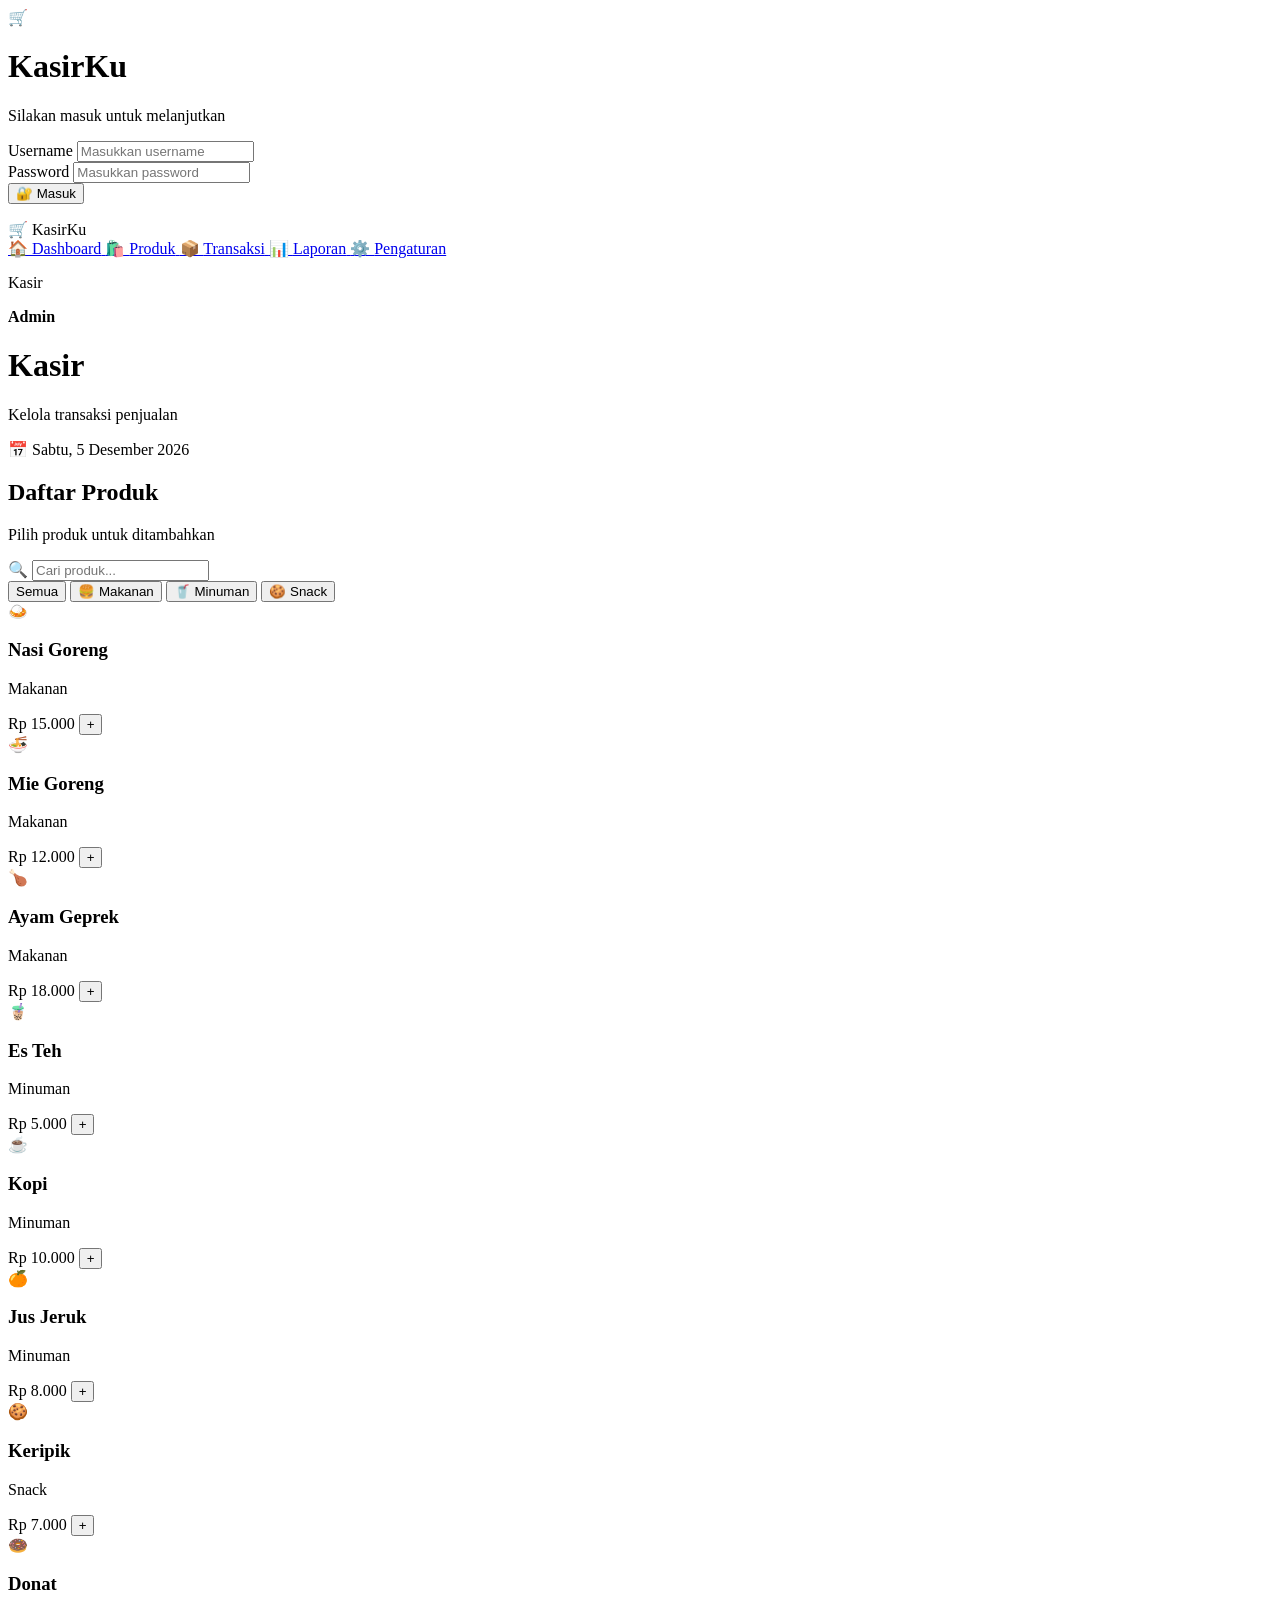
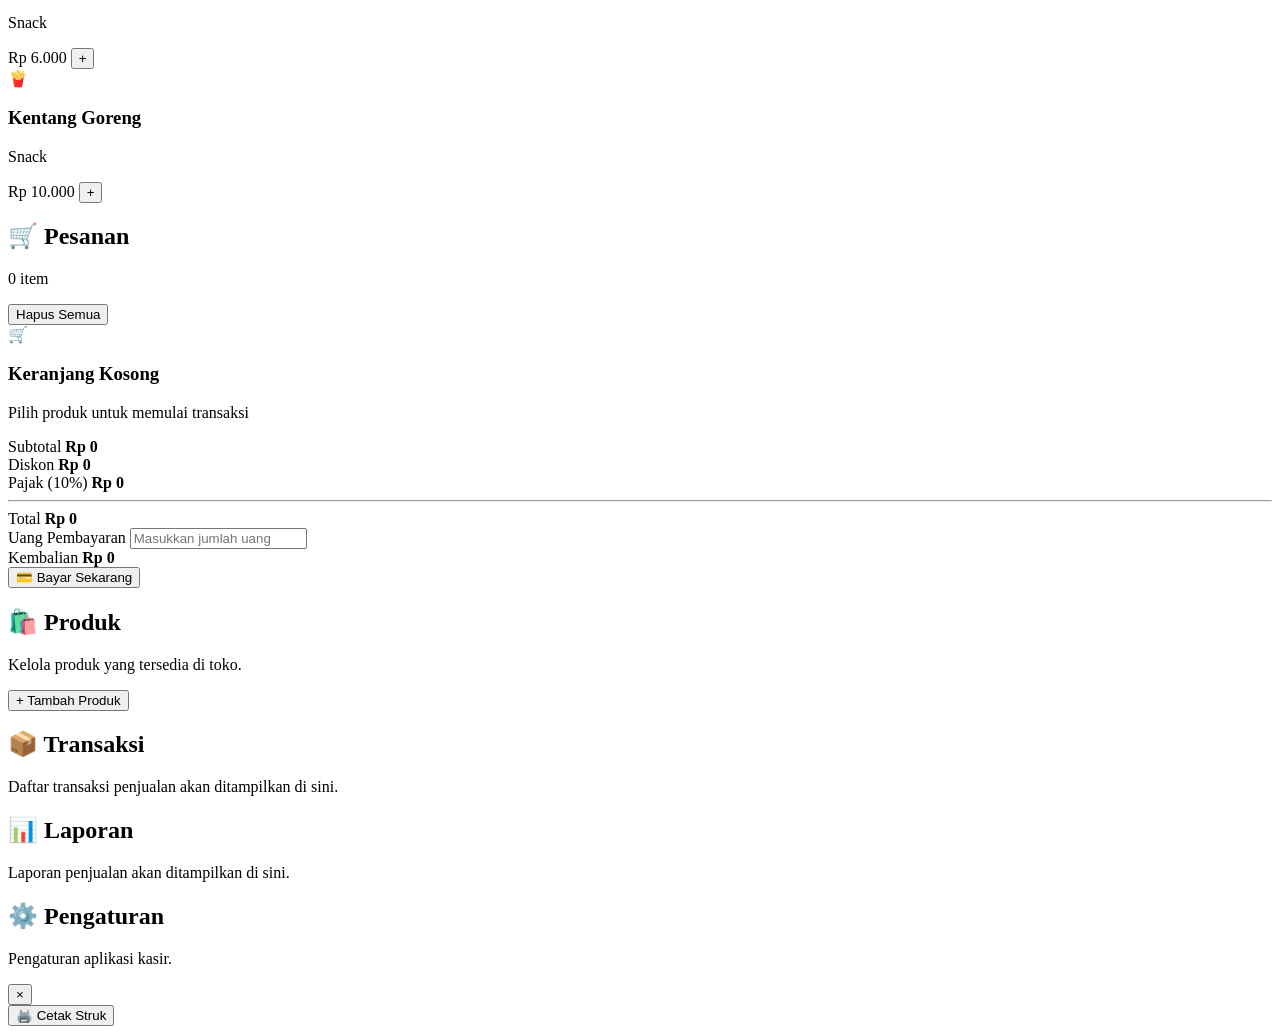
==== index.html @ 387f46af "Rename kasir.html to index.html" ====
<!DOCTYPE html>
<html lang="en">
<head>
    <meta charset="UTF-8">
    <meta name="viewport" content="width=device-width, initial-scale=1.0">
    <link rel="stylesheet" href="css/kasir.css">
    <title>Document</title>
</head>
<body>
    <!-- HALAMAN LOGIN -->
<div id="loginPage" class="login-page">

    <div class="login-card">

        <div class="login-logo">
            🛒
        </div>

        <h1>KasirKu</h1>

        <p class="login-subtitle">
            Silakan masuk untuk melanjutkan
        </p>

        <form id="loginForm">

            <div class="input-group">
                <label>Username</label>

                <input
                    type="text"
                    id="username"
                    placeholder="Masukkan username"
                    required
                >
            </div>

            <div class="input-group">
                <label>Password</label>

                <input
                    type="password"
                    id="password"
                    placeholder="Masukkan password"
                    required
                >
            </div>

            <button type="submit" class="login-btn">
                🔐 Masuk
            </button>

            <p id="loginMessage"></p>

        </form>

    </div>

</div>
<div id="app">

    <aside class="sidebar">

        <div class="logo">
            <span>🛒</span>
            KasirKu
        </div>

        <nav>
           <nav class="sidebar-nav">

    <a href="#" class="nav-link active"
       onclick="showPage('dashboard', this)">
        🏠
        <span>Dashboard</span>
        
    </a>

    <a href="#" class="nav-link"
       onclick="showPage('produk', this)">
        🛍️
        <span>Produk</span>
    </a>

    <a href="#" class="nav-link"
       onclick="showPage('transaksi', this)">
        📦
        <span>Transaksi</span>
    </a>

    <a href="#" class="nav-link"
       onclick="showPage('laporan', this)">
        📊
        <span>Laporan</span>
    </a>

    <a href="#" class="nav-link"
       onclick="showPage('pengaturan', this)">
        ⚙️
        <span>Pengaturan</span>
    </a>

</nav>
        </nav>

        <div class="sidebar-bottom">
            <p>Kasir</p>
            <strong>Admin</strong>
        </div>

    </aside>


    <!-- MAIN -->
    <main class="main">

        <!-- HEADER -->
        <header class="topbar">

            <div>
                <h1>Kasir</h1>
                <p>Kelola transaksi penjualan</p>
            </div>

            <div class="date">
                📅 <span id="tanggal"></span>
            </div>

        </header>


        <!-- CONTENT -->
        <section class="content" id="dashboard">

            <!-- BAGIAN PRODUK -->
            <div class="products-section">

                <div class="section-header">

                    <div>
                        <h2>Daftar Produk</h2>
                        <p>Pilih produk untuk ditambahkan</p>
                    </div>

                    <div class="search-box">
                        🔍
                        <input
                            type="text"
                            id="search"
                            placeholder="Cari produk..."
                        >
                    </div>

                </div>


                <!-- KATEGORI -->
                <div class="categories">

                    <button class="category active"
                            onclick="filterCategory('Semua', this)">
                        Semua
                    </button>

                    <button class="category"
                            onclick="filterCategory('Makanan', this)">
                        🍔 Makanan
                    </button>

                    <button class="category"
                            onclick="filterCategory('Minuman', this)">
                        🥤 Minuman
                    </button>

                    <button class="category"
                            onclick="filterCategory('Snack', this)">
                        🍪 Snack
                    </button>

                </div>


                <!-- PRODUK -->
                <div class="product-grid" id="productGrid">

                </div>

            </div>


            <!-- TRANSAKSI -->
            <div class="cart-section">

                <div class="cart-header">

                    <div>
                        <h2>🛒 Pesanan</h2>
                        <p id="jumlahItem">0 item</p>
                    </div>

                    <button class="clear-btn"
                            onclick="clearCart()">
                        Hapus Semua
                    </button>

                </div>


                <!-- CART -->
                <div class="cart-items" id="cartItems">

                    <div class="empty-cart">

                        <div class="empty-icon">
                            🛒
                        </div>

                        <h3>Keranjang Kosong</h3>

                        <p>
                            Pilih produk untuk memulai transaksi
                        </p>

                    </div>

                </div>


                <!-- TOTAL -->
                <div class="summary">

                    <div>
                        <span>Subtotal</span>
                        <strong id="subtotal">
                            Rp 0
                        </strong>
                    </div>

                    <div>
                        <span>Diskon</span>
                        <strong id="discount">
                            Rp 0
                        </strong>
                    </div>

                    <div>
                        <span>Pajak (10%)</span>
                        <strong id="tax">
                            Rp 0
                        </strong>
                    </div>

                    <hr>

                    <div class="total">

                        <span>Total</span>

                        <strong id="total">
                            Rp 0
                        </strong>

                    </div>

                </div>


                <!-- PAYMENT -->
                <div class="payment">

                    <label>
                        Uang Pembayaran
                    </label>

                    <input
                        type="number"
                        id="payment"
                        placeholder="Masukkan jumlah uang"
                    >

                    <div class="change">

                        <span>Kembalian</span>

                        <strong id="change">
                            Rp 0
                        </strong>

                    </div>

                </div>


                <button
                    class="checkout-btn"
                    onclick="checkout()">

                    💳 Bayar Sekarang

                </button>

            </div>

        </section>
        <!-- HALAMAN PRODUK -->
<section class="page" id="produk">
    <h2>🛍️ Produk</h2>
    <p>Kelola produk yang tersedia di toko.</p>

    <button onclick="alert('Fitur tambah produk')">
        + Tambah Produk
    </button>
</section>


<!-- HALAMAN TRANSAKSI -->
<section class="page" id="transaksi">
    <h2>📦 Transaksi</h2>
    <p>Daftar transaksi penjualan akan ditampilkan di sini.</p>
</section>


<!-- HALAMAN LAPORAN -->
<section class="page" id="laporan">
    <h2>📊 Laporan</h2>
    <p>Laporan penjualan akan ditampilkan di sini.</p>
</section>


<!-- HALAMAN PENGATURAN -->
<section class="page" id="pengaturan">
    <h2>⚙️ Pengaturan</h2>
    <p>Pengaturan aplikasi kasir.</p>
</section>

    </main>
    </div>


    <!-- MODAL STRUK -->
    <div class="modal" id="receiptModal">

        <div class="receipt">

            <button
                class="close"
                onclick="closeReceipt()">
                ×
            </button>

            <div id="receiptContent"></div>

            <button
                class="print-btn"
                onclick="window.print()">
                🖨️ Cetak Struk
            </button>

        </div>

    </div>


    <script>
        // ================================
// DATA PRODUK
// ================================

const products = [

    {
        id: 1,
        name: "Nasi Goreng",
        category: "Makanan",
        price: 15000,
        icon: "🍛"
    },

    {
        id: 2,
        name: "Mie Goreng",
        category: "Makanan",
        price: 12000,
        icon: "🍜"
    },

    {
        id: 3,
        name: "Ayam Geprek",
        category: "Makanan",
        price: 18000,
        icon: "🍗"
    },

    {
        id: 4,
        name: "Es Teh",
        category: "Minuman",
        price: 5000,
        icon: "🧋"
    },

    {
        id: 5,
        name: "Kopi",
        category: "Minuman",
        price: 10000,
        icon: "☕"
    },

    {
        id: 6,
        name: "Jus Jeruk",
        category: "Minuman",
        price: 8000,
        icon: "🍊"
    },

    {
        id: 7,
        name: "Keripik",
        category: "Snack",
        price: 7000,
        icon: "🍪"
    },

    {
        id: 8,
        name: "Donat",
        category: "Snack",
        price: 6000,
        icon: "🍩"
    },

    {
        id: 9,
        name: "Kentang Goreng",
        category: "Snack",
        price: 10000,
        icon: "🍟"
    }

];


// ================================
// CART
// ================================

let cart = [];


// ================================
// FORMAT RUPIAH
// ================================

function rupiah(number) {

    return "Rp " +
        number.toLocaleString("id-ID");

}


// ================================
// TAMPILKAN PRODUK
// ================================

function displayProducts(list = products) {

    const productGrid =
        document.getElementById("productGrid");

    productGrid.innerHTML = "";

    if (list.length === 0) {

        productGrid.innerHTML = `
            <p>
                Produk tidak ditemukan.
            </p>
        `;

        return;
    }


    list.forEach(product => {

        productGrid.innerHTML += `

            <div
                class="product-card"
                onclick="addToCart(${product.id})"
            >

                <div class="product-image">
                    ${product.icon}
                </div>

                <h3>
                    ${product.name}
                </h3>

                <p class="product-category">
                    ${product.category}
                </p>

                <div class="product-bottom">

                    <span class="price">
                        ${rupiah(product.price)}
                    </span>

                    <button
                        class="add-btn"
                        onclick="event.stopPropagation(); addToCart(${product.id})"
                    >
                        +
                    </button>

                </div>

            </div>

        `;

    });

}


// ================================
// TAMBAH KE CART
// ================================

function addToCart(productId) {

    const product =
        products.find(p => p.id === productId);


    const existing =
        cart.find(item => item.id === productId);


    if (existing) {

        existing.quantity++;

    } else {

        cart.push({

            ...product,

            quantity: 1

        });

    }


    updateCart();

}


// ================================
// UPDATE CART
// ================================

function updateCart() {

    const cartItems =
        document.getElementById("cartItems");

    const jumlahItem =
        document.getElementById("jumlahItem");


    if (cart.length === 0) {

        cartItems.innerHTML = `

            <div class="empty-cart">

                <div class="empty-icon">
                    🛒
                </div>

                <h3>
                    Keranjang Kosong
                </h3>

                <p>
                    Pilih produk untuk memulai transaksi
                </p>

            </div>

        `;

    } else {

        cartItems.innerHTML = "";


        cart.forEach(item => {

            cartItems.innerHTML += `

                <div class="cart-item">

                    <div class="item-info">

                        <div class="item-icon">
                            ${item.icon}
                        </div>

                        <div>

                            <div class="item-name">
                                ${item.name}
                            </div>

                            <div class="item-price">
                                ${rupiah(item.price)}
                            </div>

                            <div class="quantity">

                                <button
                                    onclick="changeQuantity(
                                        ${item.id},
                                        -1
                                    )"
                                >
                                    -
                                </button>

                                <span>
                                    ${item.quantity}
                                </span>

                                <button
                                    onclick="changeQuantity(
                                        ${item.id},
                                        1
                                    )"
                                >
                                    +
                                </button>

                            </div>

                        </div>

                    </div>


                    <div>

                        <strong>
                            ${rupiah(
                                item.price *
                                item.quantity
                            )}
                        </strong>

                        <button
                            class="remove-btn"
                            onclick="removeItem(${item.id})"
                        >
                            🗑️
                        </button>

                    </div>

                </div>

            `;

        });

    }


    const totalItems =
        cart.reduce(
            (sum, item) =>
                sum + item.quantity,
            0
        );


    jumlahItem.textContent =
        totalItems + " item";


    calculateTotal();

}


// ================================
// UBAH JUMLAH
// ================================

function changeQuantity(id, amount) {

    const item =
        cart.find(item => item.id === id);


    if (!item) return;


    item.quantity += amount;


    if (item.quantity <= 0) {

        cart =
            cart.filter(
                item => item.id !== id
            );

    }


    updateCart();

}


// ================================
// HAPUS ITEM
// ================================

function removeItem(id) {

    cart =
        cart.filter(
            item => item.id !== id
        );


    updateCart();

}


// ================================
// HAPUS SEMUA
// ================================

function clearCart() {

    if (cart.length === 0) return;


    const confirmDelete =
        confirm(
            "Hapus semua produk dari keranjang?"
        );


    if (confirmDelete) {

        cart = [];

        updateCart();

        document.getElementById("payment").value = "";

    }

}


// ================================
// HITUNG TOTAL
// ================================

function calculateTotal() {

    const subtotal =
        cart.reduce(
            (sum, item) =>
                sum +
                item.price *
                item.quantity,
            0
        );


    // Diskon
    let discount = 0;


    // Contoh:
    // Jika belanja >= 100.000
    // mendapatkan diskon 5%

    if (subtotal >= 100000) {

        discount =
            subtotal * 0.05;

    }


    const afterDiscount =
        subtotal - discount;


    // Pajak 10%

    const tax =
        afterDiscount * 0.10;


    const total =
        afterDiscount + tax;


    document.getElementById("subtotal")
        .textContent =
        rupiah(subtotal);


    document.getElementById("discount")
        .textContent =
        rupiah(discount);


    document.getElementById("tax")
        .textContent =
        rupiah(tax);


    document.getElementById("total")
        .textContent =
        rupiah(total);


    calculateChange(total);

}


// ================================
// HITUNG KEMBALIAN
// ================================

function calculateChange(total) {

    const payment =
        Number(
            document.getElementById("payment").value
        );


    const change =
        payment - total;


    const changeElement =
        document.getElementById("change");


    if (payment <= 0) {

        changeElement.textContent =
            "Rp 0";

        return;

    }


    if (change < 0) {

        changeElement.textContent =
            "Kurang " +
            rupiah(Math.abs(change));

        changeElement.style.color =
            "#dc2626";

    } else {

        changeElement.textContent =
            rupiah(change);

        changeElement.style.color =
            "#16a34a";

    }

}


// ================================
// PEMBAYARAN
// ================================

document
    .getElementById("payment")
    .addEventListener(
        "input",
        function () {

            const totalText =
                document.getElementById(
                    "total"
                ).textContent;


            const total =
                Number(
                    totalText
                        .replace("Rp ", "")
                        .replace(/\./g, "")
                );


            calculateChange(total);

        }
    );


// ================================
// CHECKOUT
// ================================

function checkout() {

    if (cart.length === 0) {

        alert(
            "Keranjang masih kosong!"
        );

        return;

    }


    const totalText =
        document.getElementById(
            "total"
        ).textContent;


    const total =
        Number(
            totalText
                .replace("Rp ", "")
                .replace(/\./g, "")
        );


    const payment =
        Number(
            document.getElementById(
                "payment"
            ).value
        );


    if (payment <= 0) {

        alert(
            "Masukkan uang pembayaran!"
        );

        return;

    }


    if (payment < total) {

        alert(
            "Uang pembayaran belum cukup!"
        );

        return;

    }


    const change =
        payment - total;


    showReceipt(
        total,
        payment,
        change
    );

}


// ================================
// STRUK
// ================================

function showReceipt(
    total,
    payment,
    change
) {

    const receiptContent =
        document.getElementById(
            "receiptContent"
        );


    let itemsHTML = "";


    cart.forEach(item => {

        itemsHTML += `

            <div class="receipt-row">

                <span>
                    ${item.name}
                    x${item.quantity}
                </span>

                <span>
                    ${rupiah(
                        item.price *
                        item.quantity
                    )}
                </span>

            </div>

        `;

    });


    receiptContent.innerHTML = `

        <div class="receipt-title">

            <h2>
                🛒 KasirKu
            </h2>

            <p>
                Struk Pembelian
            </p>

        </div>


        ${itemsHTML}


        <div class="receipt-row receipt-total">

            <span>
                Total
            </span>

            <span>
                ${rupiah(total)}
            </span>

        </div>


        <div class="receipt-row">

            <span>
                Dibayar
            </span>

            <span>
                ${rupiah(payment)}
            </span>

        </div>


        <div class="receipt-row">

            <span>
                Kembalian
            </span>

            <span>
                ${rupiah(change)}
            </span>

        </div>


        <p style="
            text-align:center;
            margin-top:20px;
            color:#777;
        ">
            Terima kasih telah berbelanja ❤️
        </p>

    `;


    document.getElementById(
        "receiptModal"
    ).style.display = "flex";

}


// ================================
// TUTUP STRUK
// ================================

function closeReceipt() {

    document.getElementById(
        "receiptModal"
    ).style.display = "none";

}


// ================================
// SEARCH
// ================================

document
    .getElementById("search")
    .addEventListener(
        "input",
        function () {

            const keyword =
                this.value.toLowerCase();


            const filtered =
                products.filter(
                    product =>
                        product.name
                            .toLowerCase()
                            .includes(keyword)
                );


            displayProducts(filtered);

        }
    );


// ================================
// FILTER CATEGORY
// ================================

function filterCategory(
    category,
    button
) {

    document
        .querySelectorAll(".category")
        .forEach(btn => {

            btn.classList.remove(
                "active"
            );

        });


    button.classList.add("active");


    if (category === "Semua") {

        displayProducts(products);

    } else {

        const filtered =
            products.filter(
                product =>
                    product.category ===
                    category
            );


        displayProducts(filtered);

    }

}


// ================================
// TANGGAL
// ================================

function showDate() {

    const now = new Date();


    const options = {

        weekday: "long",

        year: "numeric",

        month: "long",

        day: "numeric"

    };


    document.getElementById(
        "tanggal"
    ).textContent =
        now.toLocaleDateString(
            "id-ID",
            options
        );

}


// ================================
// JALANKAN PROGRAM
// ================================

displayProducts();

showDate();

updateCart();
function showPage(pageId, menu) {

    // Sembunyikan dashboard
    document.getElementById("dashboard").style.display = "none";

    // Sembunyikan semua halaman
    document.querySelectorAll(".page").forEach(page => {
        page.style.display = "none";
    });


    // Tampilkan halaman yang dipilih
    document.getElementById(pageId).style.display = "block";


    // Hapus active dari semua menu
    document.querySelectorAll(".sidebar nav a").forEach(link => {
        link.classList.remove("active");
    });


    // Berikan active ke menu yang diklik
    menu.classList.add("active");
}
// ================================
// LOGIN
// ================================

const loginForm =
    document.getElementById("loginForm");

loginForm.addEventListener("submit", function(event) {

    event.preventDefault();

    const username =
        document.getElementById("username").value;

    const password =
        document.getElementById("password").value;

    const message =
        document.getElementById("loginMessage");


    // Username dan password sementara
    if (
        username === "admin" &&
        password === "12345"
    ) {

        // Sembunyikan login
        document.getElementById(
            "loginPage"
        ).style.display = "none";


        // Tampilkan aplikasi
        document.getElementById(
            "app"
        ).style.display = "block";


        message.textContent = "";

    } else {

        message.textContent =
            "❌ Username atau password salah";

        message.style.color =
            "#dc2626";

    }

});
    </script>
</body>
</html>
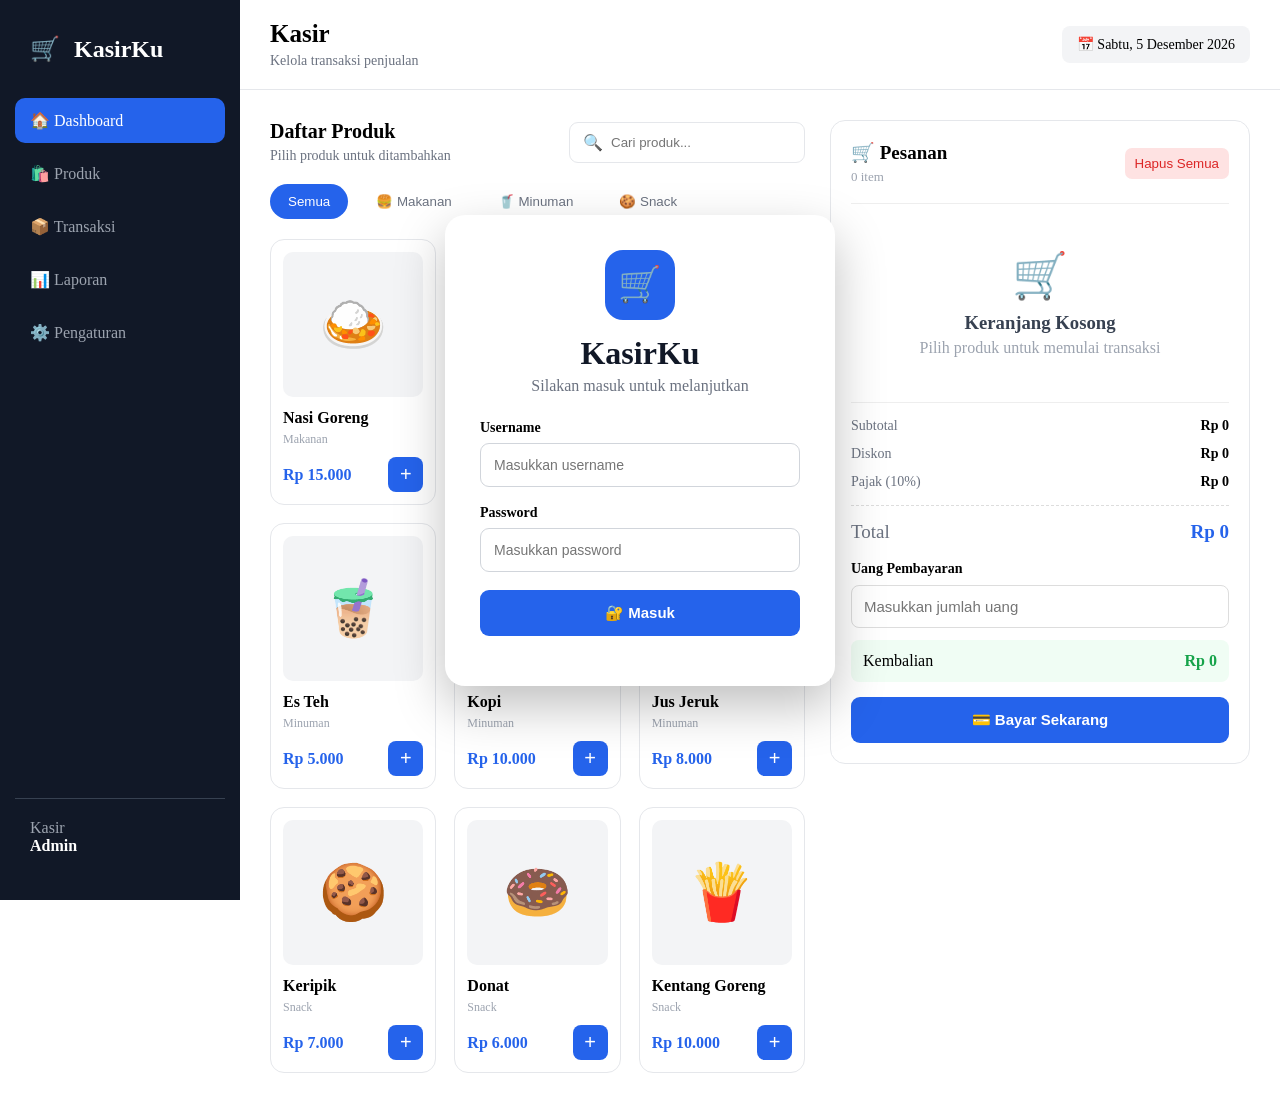
==== commit d36ceb84: "Update index.html" ====
--- a/index.html
+++ b/index.html
@@ -3,7 +3,7 @@
 <head>
     <meta charset="UTF-8">
     <meta name="viewport" content="width=device-width, initial-scale=1.0">
-    <link rel="stylesheet" href="css/kasir.css">
+    <link rel="stylesheet" href="kasir.css">
     <title>Document</title>
 </head>
 <body>
--- a/kasir.css
+++ b/kasir.css
@@ -0,0 +1,1075 @@
+* {
+    margin: 0;
+    padding: 0;
+    box-sizing: border-box;
+}
+
+body {
+   background-color:white
+
+
+}
+
+
+/* =========================
+   SIDEBAR
+========================= */
+
+.sidebar {
+    position: fixed;
+
+    left: 0;
+    top: 0;
+
+    width: 240px;
+    height: 100vh;
+
+    background: #111827;
+
+    color: white;
+
+    padding: 25px 15px;
+
+    display: flex;
+    flex-direction: column;
+}
+
+.logo {
+    font-size: 24px;
+    font-weight: bold;
+
+    padding: 10px 15px 35px;
+}
+
+.logo span {
+    margin-right: 8px;
+}
+
+.sidebar nav {
+    display: flex;
+    flex-direction: column;
+
+    gap: 8px;
+}
+
+.sidebar nav a {
+    text-decoration: none;
+
+    color: #9ca3af;
+
+    padding: 13px 15px;
+
+    border-radius: 10px;
+
+    transition: 0.2s;
+}
+
+.sidebar nav a:hover,
+.sidebar nav a.active {
+    background: #2563eb;
+    color: white;
+}
+
+.sidebar-bottom {
+    margin-top: auto;
+
+    padding: 20px 15px;
+
+    border-top: 1px solid #374151;
+
+    color: #9ca3af;
+}
+
+.sidebar-bottom strong {
+    color: white;
+}
+
+
+/* =========================
+   MAIN
+========================= */
+
+.main {
+    margin-left: 240px;
+
+    min-height: 100vh;
+}
+
+
+/* =========================
+   TOPBAR
+========================= */
+
+.topbar {
+    height: 90px;
+
+    background: white;
+
+    padding: 20px 30px;
+
+    display: flex;
+
+    align-items: center;
+
+    justify-content: space-between;
+
+    border-bottom: 1px solid #e5e7eb;
+}
+
+.topbar h1 {
+    font-size: 25px;
+
+    margin-bottom: 5px;
+}
+
+.topbar p {
+    color: #6b7280;
+
+    font-size: 14px;
+}
+
+.date {
+    background: #f3f4f6;
+
+    padding: 10px 15px;
+
+    border-radius: 8px;
+
+    font-size: 14px;
+}
+
+
+/* =========================
+   CONTENT
+========================= */
+
+.content {
+    padding: 30px;
+
+    display: grid;
+
+    grid-template-columns: 1fr 420px;
+
+    gap: 25px;
+}
+
+
+/* =========================
+   PRODUCTS
+========================= */
+
+.products-section {
+    min-width: 0;
+}
+
+.section-header {
+    display: flex;
+
+    justify-content: space-between;
+
+    align-items: center;
+
+    margin-bottom: 20px;
+}
+
+.section-header h2 {
+    font-size: 20px;
+
+    margin-bottom: 5px;
+}
+
+.section-header p {
+    color: #6b7280;
+
+    font-size: 14px;
+}
+
+.search-box {
+    background: white;
+
+    border: 1px solid #e5e7eb;
+
+    border-radius: 9px;
+
+    padding: 10px 13px;
+
+    display: flex;
+
+    align-items: center;
+
+    gap: 8px;
+}
+
+.search-box input {
+    border: none;
+
+    outline: none;
+
+    width: 180px;
+}
+
+
+/* =========================
+   CATEGORY
+========================= */
+
+.categories {
+    display: flex;
+
+    gap: 10px;
+
+    margin-bottom: 20px;
+
+    overflow-x: auto;
+}
+
+.category {
+    border: none;
+
+    background: white;
+
+    padding: 10px 18px;
+
+    border-radius: 20px;
+
+    cursor: pointer;
+
+    white-space: nowrap;
+
+    color: #6b7280;
+}
+
+.category.active {
+    background: #2563eb;
+
+    color: white;
+}
+
+
+/* =========================
+   PRODUCT GRID
+========================= */
+
+.product-grid {
+    display: grid;
+
+    grid-template-columns:
+        repeat(3, minmax(0, 1fr));
+
+    gap: 18px;
+}
+
+.product-card {
+    background: white;
+
+    border-radius: 14px;
+
+    padding: 12px;
+
+    border: 1px solid #e5e7eb;
+
+    transition: 0.2s;
+
+    cursor: pointer;
+}
+
+.product-card:hover {
+    transform: translateY(-3px);
+
+    box-shadow:
+        0 8px 25px rgba(0,0,0,0.08);
+}
+
+.product-image {
+    height: 145px;
+
+    background: #f3f4f6;
+
+    border-radius: 10px;
+
+    display: flex;
+
+    align-items: center;
+
+    justify-content: center;
+
+    font-size: 55px;
+
+    margin-bottom: 12px;
+}
+
+.product-card h3 {
+    font-size: 16px;
+
+    margin-bottom: 5px;
+}
+
+.product-category {
+    font-size: 12px;
+
+    color: #9ca3af;
+
+    margin-bottom: 10px;
+}
+
+.product-bottom {
+    display: flex;
+
+    justify-content: space-between;
+
+    align-items: center;
+}
+
+.price {
+    font-weight: bold;
+
+    color: #2563eb;
+}
+
+.add-btn {
+    border: none;
+
+    background: #2563eb;
+
+    color: white;
+
+    width: 35px;
+    height: 35px;
+
+    border-radius: 8px;
+
+    cursor: pointer;
+
+    font-size: 20px;
+}
+
+.add-btn:hover {
+    background: #1d4ed8;
+}
+
+
+/* =========================
+   CART
+========================= */
+
+.cart-section {
+    background: white;
+
+    border-radius: 15px;
+
+    border: 1px solid #e5e7eb;
+
+    padding: 20px;
+
+    height: fit-content;
+
+    position: sticky;
+
+    top: 20px;
+}
+
+.cart-header {
+    display: flex;
+
+    align-items: center;
+
+    justify-content: space-between;
+
+    padding-bottom: 18px;
+
+    border-bottom: 1px solid #eee;
+}
+
+.cart-header h2 {
+    font-size: 19px;
+
+    margin-bottom: 5px;
+}
+
+.cart-header p {
+    font-size: 13px;
+
+    color: #9ca3af;
+}
+
+.clear-btn {
+    border: none;
+
+    background: #fee2e2;
+
+    color: #dc2626;
+
+    padding: 8px 10px;
+
+    border-radius: 7px;
+
+    cursor: pointer;
+}
+
+
+/* =========================
+   CART ITEMS
+========================= */
+
+.cart-items {
+    min-height: 180px;
+
+    max-height: 330px;
+
+    overflow-y: auto;
+
+    padding: 10px 0;
+}
+
+.empty-cart {
+    text-align: center;
+
+    padding: 35px 10px;
+
+    color: #9ca3af;
+}
+
+.empty-icon {
+    font-size: 45px;
+
+    margin-bottom: 10px;
+}
+
+.empty-cart h3 {
+    color: #374151;
+
+    margin-bottom: 5px;
+}
+
+
+/* ITEM */
+
+.cart-item {
+    display: flex;
+
+    align-items: center;
+
+    justify-content: space-between;
+
+    padding: 12px 0;
+
+    border-bottom: 1px solid #f0f0f0;
+}
+
+.item-info {
+    display: flex;
+
+    align-items: center;
+
+    gap: 10px;
+}
+
+.item-icon {
+    width: 45px;
+
+    height: 45px;
+
+    background: #f3f4f6;
+
+    border-radius: 8px;
+
+    display: flex;
+
+    align-items: center;
+
+    justify-content: center;
+
+    font-size: 22px;
+}
+
+.item-name {
+    font-size: 14px;
+
+    font-weight: bold;
+
+    margin-bottom: 5px;
+}
+
+.item-price {
+    font-size: 12px;
+
+    color: #6b7280;
+}
+
+.quantity {
+    display: flex;
+
+    align-items: center;
+
+    gap: 8px;
+
+    margin-top: 5px;
+}
+
+.quantity button {
+    width: 24px;
+
+    height: 24px;
+
+    border: none;
+
+    background: #e5e7eb;
+
+    border-radius: 5px;
+
+    cursor: pointer;
+}
+
+.remove-btn {
+    border: none;
+
+    background: none;
+
+    color: #ef4444;
+
+    cursor: pointer;
+
+    font-size: 16px;
+}
+
+
+/* =========================
+   SUMMARY
+========================= */
+
+.summary {
+    border-top: 1px solid #eee;
+
+    padding-top: 15px;
+}
+
+.summary > div {
+    display: flex;
+
+    justify-content: space-between;
+
+    margin-bottom: 12px;
+
+    font-size: 14px;
+}
+
+.summary span {
+    color: #6b7280;
+}
+
+.summary hr {
+    border: none;
+
+    border-top: 1px dashed #ddd;
+
+    margin: 15px 0;
+}
+
+.summary .total {
+    font-size: 19px;
+
+    margin-bottom: 0;
+}
+
+.summary .total strong {
+    color: #2563eb;
+}
+
+
+/* =========================
+   PAYMENT
+========================= */
+
+.payment {
+    margin-top: 18px;
+}
+
+.payment label {
+    display: block;
+
+    font-size: 14px;
+
+    font-weight: bold;
+
+    margin-bottom: 8px;
+}
+
+.payment input {
+    width: 100%;
+
+    padding: 12px;
+
+    border: 1px solid #ddd;
+
+    border-radius: 8px;
+
+    outline: none;
+
+    font-size: 15px;
+}
+
+.payment input:focus {
+    border-color: #2563eb;
+}
+
+.change {
+    display: flex;
+
+    justify-content: space-between;
+
+    margin-top: 12px;
+
+    padding: 12px;
+
+    background: #f0fdf4;
+
+    border-radius: 8px;
+}
+
+.change strong {
+    color: #16a34a;
+}
+
+
+/* =========================
+   CHECKOUT
+========================= */
+
+.checkout-btn {
+    width: 100%;
+
+    margin-top: 15px;
+
+    padding: 14px;
+
+    border: none;
+
+    border-radius: 9px;
+
+    background: #2563eb;
+
+    color: white;
+
+    font-weight: bold;
+
+    font-size: 15px;
+
+    cursor: pointer;
+}
+
+.checkout-btn:hover {
+    background: #1d4ed8;
+}
+
+
+/* =========================
+   MODAL
+========================= */
+
+.modal {
+    display: none;
+
+    position: fixed;
+
+    inset: 0;
+
+    background: rgba(0,0,0,0.5);
+
+    align-items: center;
+
+    justify-content: center;
+
+    padding: 20px;
+
+    z-index: 100;
+}
+
+.receipt {
+    background: white;
+
+    width: 380px;
+
+    max-width: 100%;
+
+    border-radius: 12px;
+
+    padding: 25px;
+
+    position: relative;
+}
+
+.close {
+    position: absolute;
+
+    right: 15px;
+
+    top: 12px;
+
+    border: none;
+
+    background: none;
+
+    font-size: 25px;
+
+    cursor: pointer;
+}
+
+.receipt-title {
+    text-align: center;
+
+    margin-bottom: 20px;
+}
+
+.receipt-row {
+    display: flex;
+
+    justify-content: space-between;
+
+    margin: 8px 0;
+
+    font-size: 14px;
+}
+
+.receipt-total {
+    border-top: 1px dashed #aaa;
+
+    padding-top: 12px;
+
+    margin-top: 15px;
+
+    font-size: 18px;
+
+    font-weight: bold;
+}
+
+.print-btn {
+    width: 100%;
+
+    padding: 12px;
+
+    margin-top: 20px;
+
+    border: none;
+
+    border-radius: 8px;
+
+    background: #111827;
+
+    color: white;
+
+    cursor: pointer;
+}
+
+
+/* =========================
+   RESPONSIVE
+========================= */
+
+@media (max-width: 1100px) {
+
+    .content {
+        grid-template-columns: 1fr 360px;
+    }
+
+    .product-grid {
+        grid-template-columns:
+            repeat(2, minmax(0, 1fr));
+    }
+}
+
+
+@media (max-width: 800px) {
+
+    .sidebar {
+        width: 70px;
+
+        padding: 15px 8px;
+    }
+
+    .logo {
+        font-size: 0;
+
+        text-align: center;
+
+        padding: 10px 0 25px;
+    }
+
+    .logo span {
+        font-size: 25px;
+
+        margin: 0;
+    }
+
+    .sidebar nav a {
+        font-size: 0;
+
+        text-align: center;
+    }
+
+    .sidebar nav a:first-letter {
+        font-size: 20px;
+    }
+
+    .sidebar-bottom {
+        display: none;
+    }
+
+    .main {
+        margin-left: 70px;
+    }
+
+    .content {
+        grid-template-columns: 1fr;
+    }
+
+    .cart-section {
+        position: static;
+    }
+}
+
+
+@media (max-width: 500px) {
+
+    .topbar {
+        padding: 15px;
+
+        height: auto;
+    }
+
+    .date {
+        display: none;
+    }
+
+    .content {
+        padding: 15px;
+    }
+
+    .section-header {
+        display: block;
+    }
+
+    .search-box {
+        margin-top: 15px;
+    }
+
+    .search-box input {
+        width: 100%;
+    }
+
+    .product-grid {
+        grid-template-columns: 1fr 1fr;
+
+        gap: 10px;
+    }
+
+    .product-image {
+        height: 110px;
+
+        font-size: 40px;
+    }
+
+    .product-card {
+        padding: 9px;
+    }
+}
+
+
+/* PRINT */
+
+@media print {
+
+    body * {
+        visibility: hidden;
+    }
+
+    .receipt,
+    .receipt * {
+        visibility: visible;
+    }
+
+    .receipt {
+        position: absolute;
+
+        left: 0;
+        top: 0;
+
+        width: 100%;
+    }
+
+    .close,
+    .print-btn {
+        display: none;
+    }
+}
+.page {
+    display: none;
+
+    background: white;
+
+    margin: 30px;
+
+    padding: 30px;
+
+    border-radius: 15px;
+
+    border: 1px solid #e5e7eb;
+}
+
+.page h2 {
+    margin-bottom: 10px;
+}
+
+.page p {
+    color: #6b7280;
+
+    margin-bottom: 20px;
+}
+
+.page button {
+    padding: 12px 20px;
+
+    border: none;
+
+    border-radius: 8px;
+
+    background: #2563eb;
+
+    color: white;
+
+    cursor: pointer;
+}
+/* =========================
+   LOGIN PAGE
+========================= */
+
+.login-page {
+    position: fixed;
+    inset: 0;
+
+    display: flex;
+    align-items: center;
+    justify-content: center;
+
+    background-image: url("../gambar/1741402527974.jpg");
+
+    background-size: cover;
+    background-position: center;
+    background-repeat: no-repeat;
+
+    z-index: 9999;
+}
+
+.login-card {
+    width: 390px;
+    max-width: 90%;
+
+    background: white;
+
+    padding: 35px;
+
+    border-radius: 20px;
+
+    box-shadow:
+        0 20px 50px rgba(0,0,0,0.25);
+
+    text-align: center;
+}
+
+.login-logo {
+    width: 70px;
+    height: 70px;
+
+    margin: auto;
+    margin-bottom: 15px;
+
+    display: flex;
+    align-items: center;
+    justify-content: center;
+
+    background: #2563eb;
+
+    border-radius: 18px;
+
+    font-size: 35px;
+}
+
+.login-card h1 {
+    color: #111827;
+
+    margin-bottom: 5px;
+}
+
+.login-subtitle {
+    color: #6b7280;
+
+    margin-bottom: 25px;
+}
+
+.input-group {
+    text-align: left;
+
+    margin-bottom: 18px;
+}
+
+.input-group label {
+    display: block;
+
+    margin-bottom: 7px;
+
+    font-weight: bold;
+
+    font-size: 14px;
+}
+
+.input-group input {
+    width: 100%;
+
+    padding: 13px;
+
+    border: 1px solid #d1d5db;
+
+    border-radius: 9px;
+
+    outline: none;
+
+    font-size: 14px;
+}
+
+.input-group input:focus {
+    border-color: #2563eb;
+
+    box-shadow:
+        0 0 0 3px rgba(37,99,235,0.12);
+}
+
+.login-btn {
+    width: 100%;
+
+    padding: 14px;
+
+    border: none;
+
+    border-radius: 9px;
+
+    background: #2563eb;
+
+    color: white;
+
+    font-size: 15px;
+
+    font-weight: bold;
+
+    cursor: pointer;
+
+    transition: 0.2s;
+}
+
+.login-btn:hover {
+    background:#111827
+}
+
+#loginMessage {
+    margin-top: 15px;
+
+    font-size: 14px;
+}
